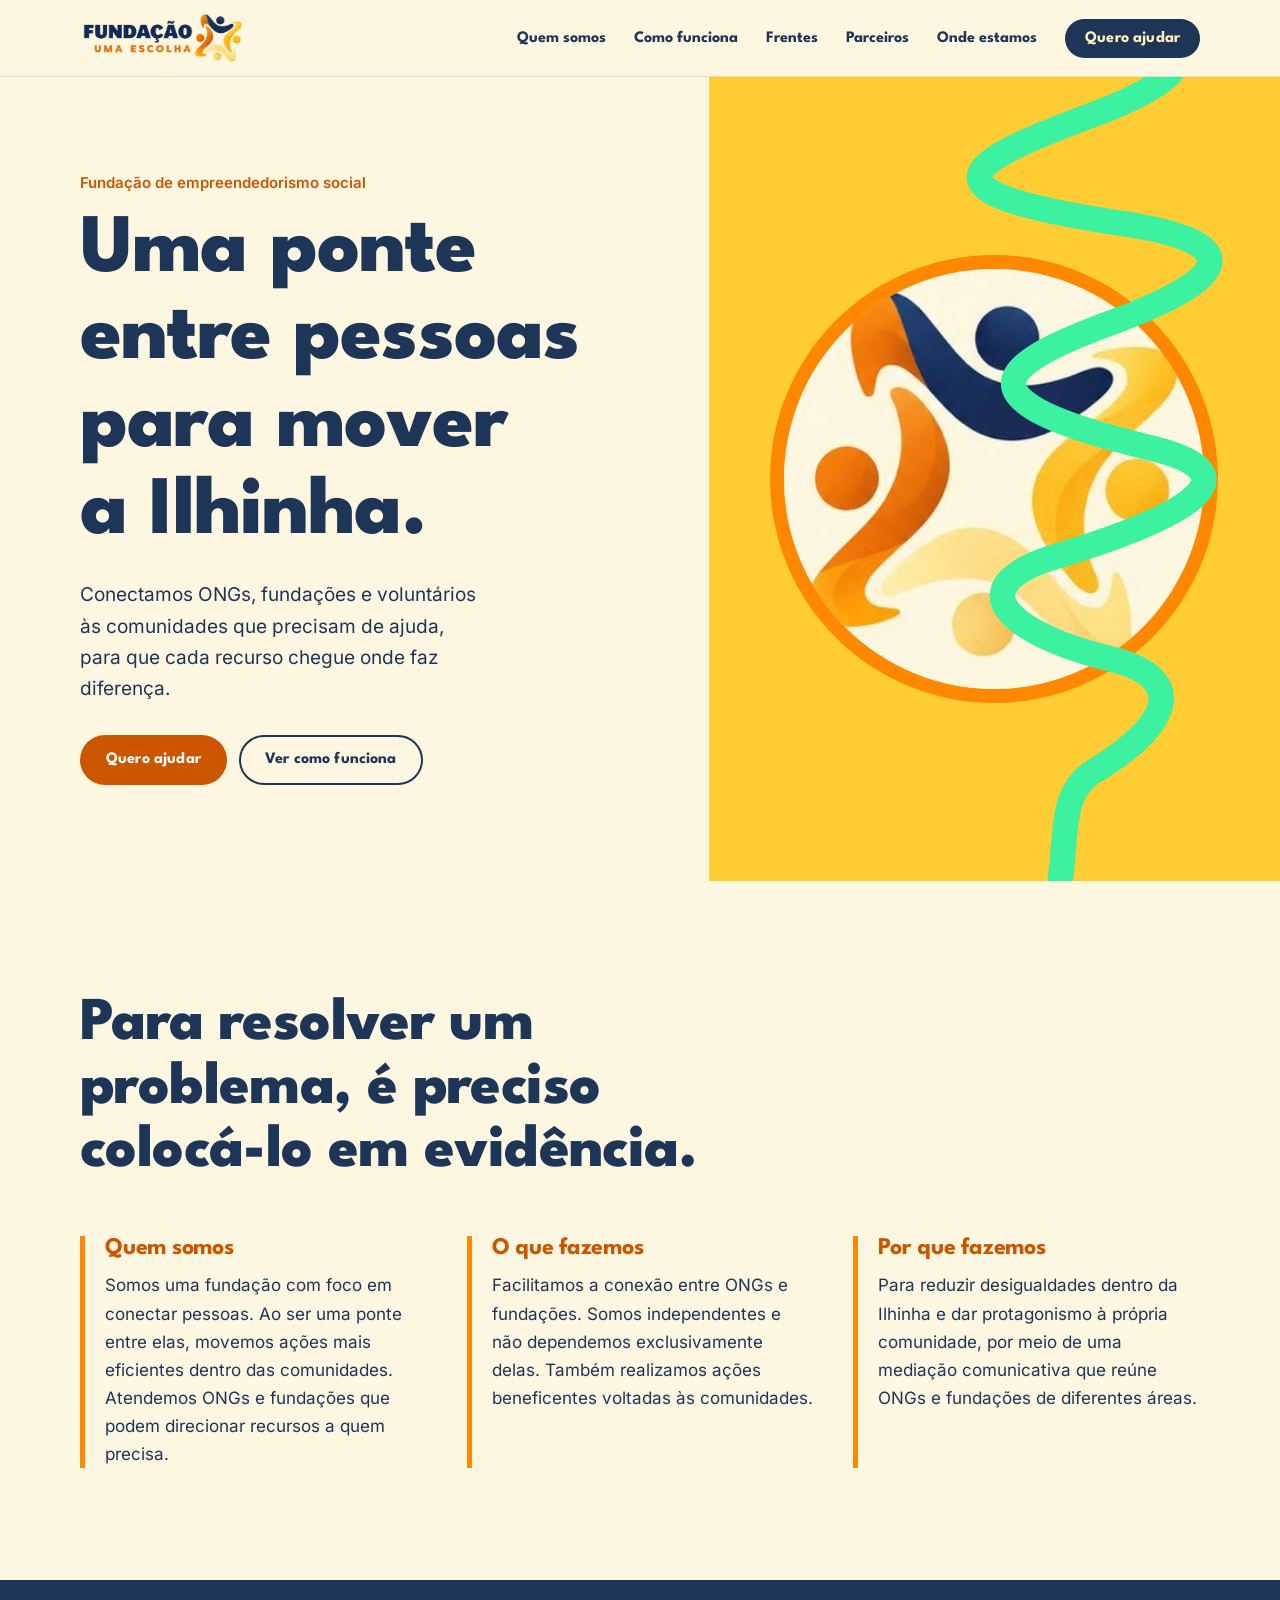
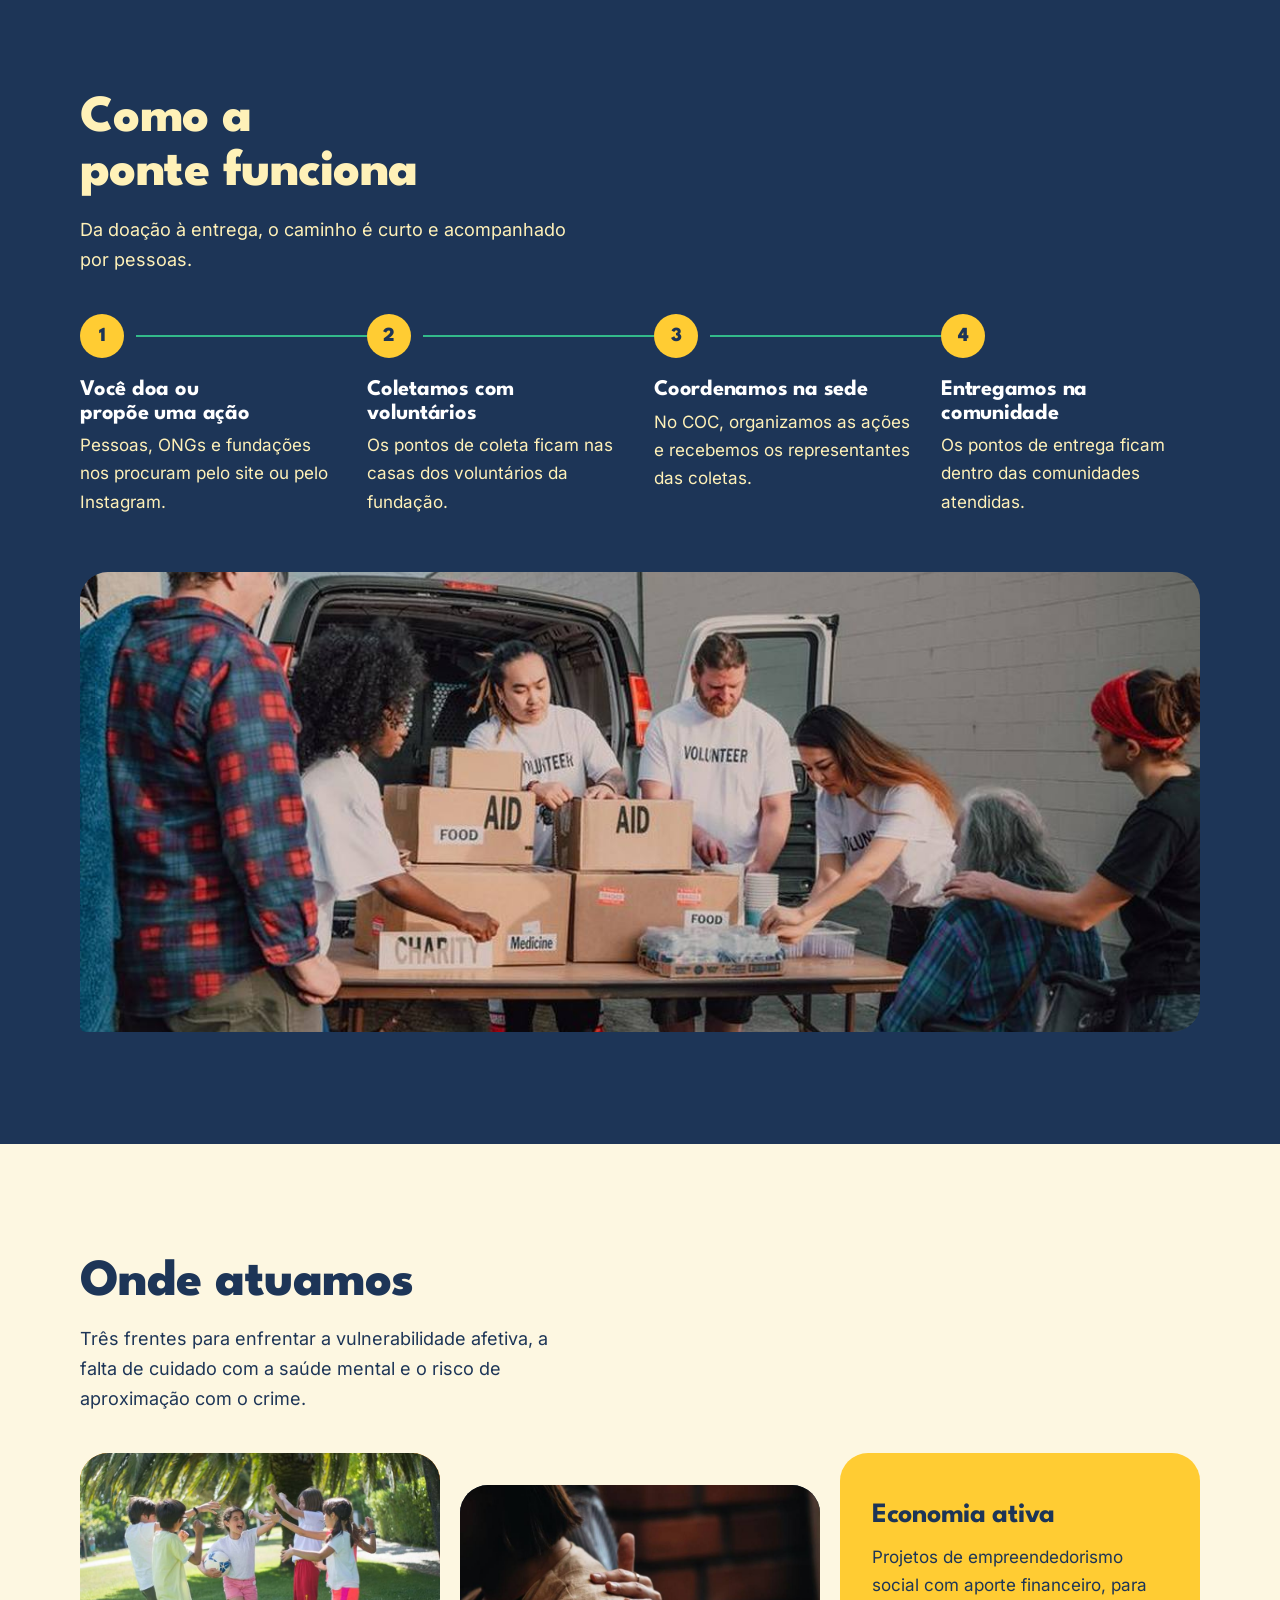
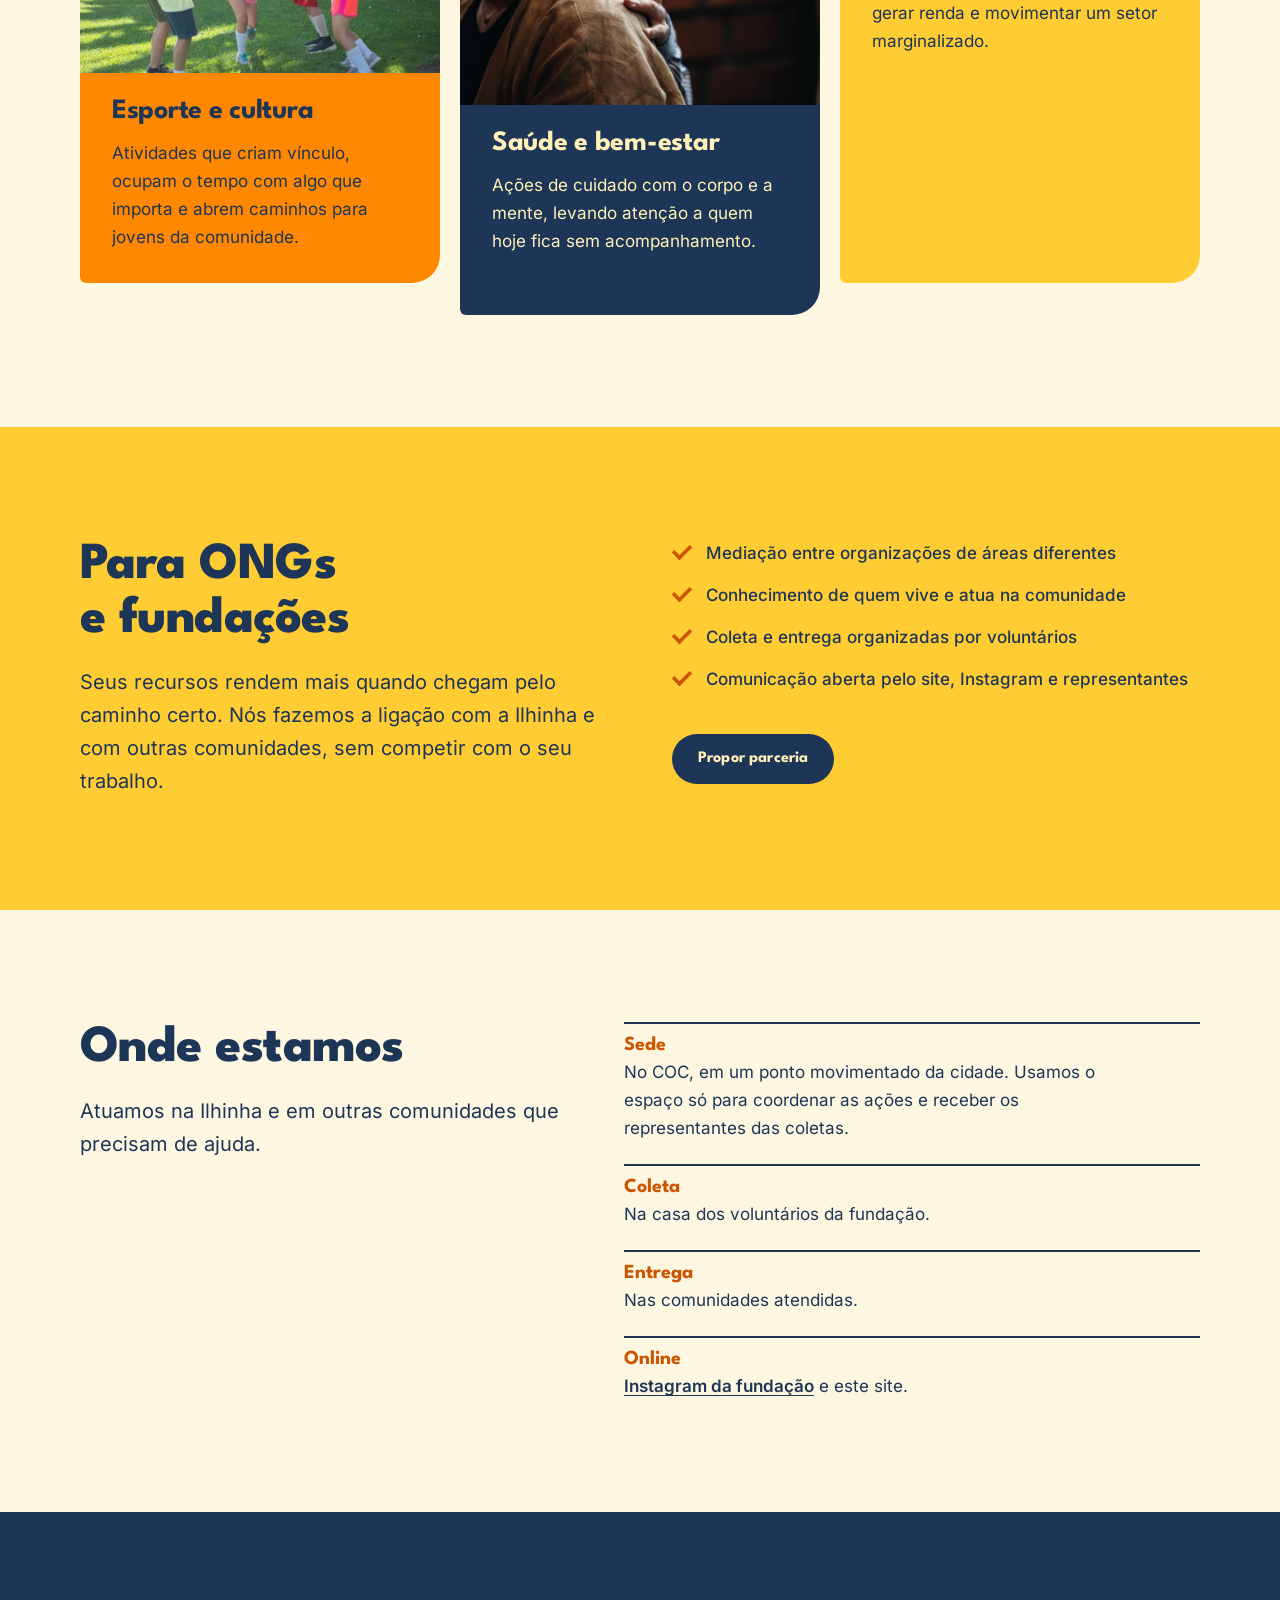
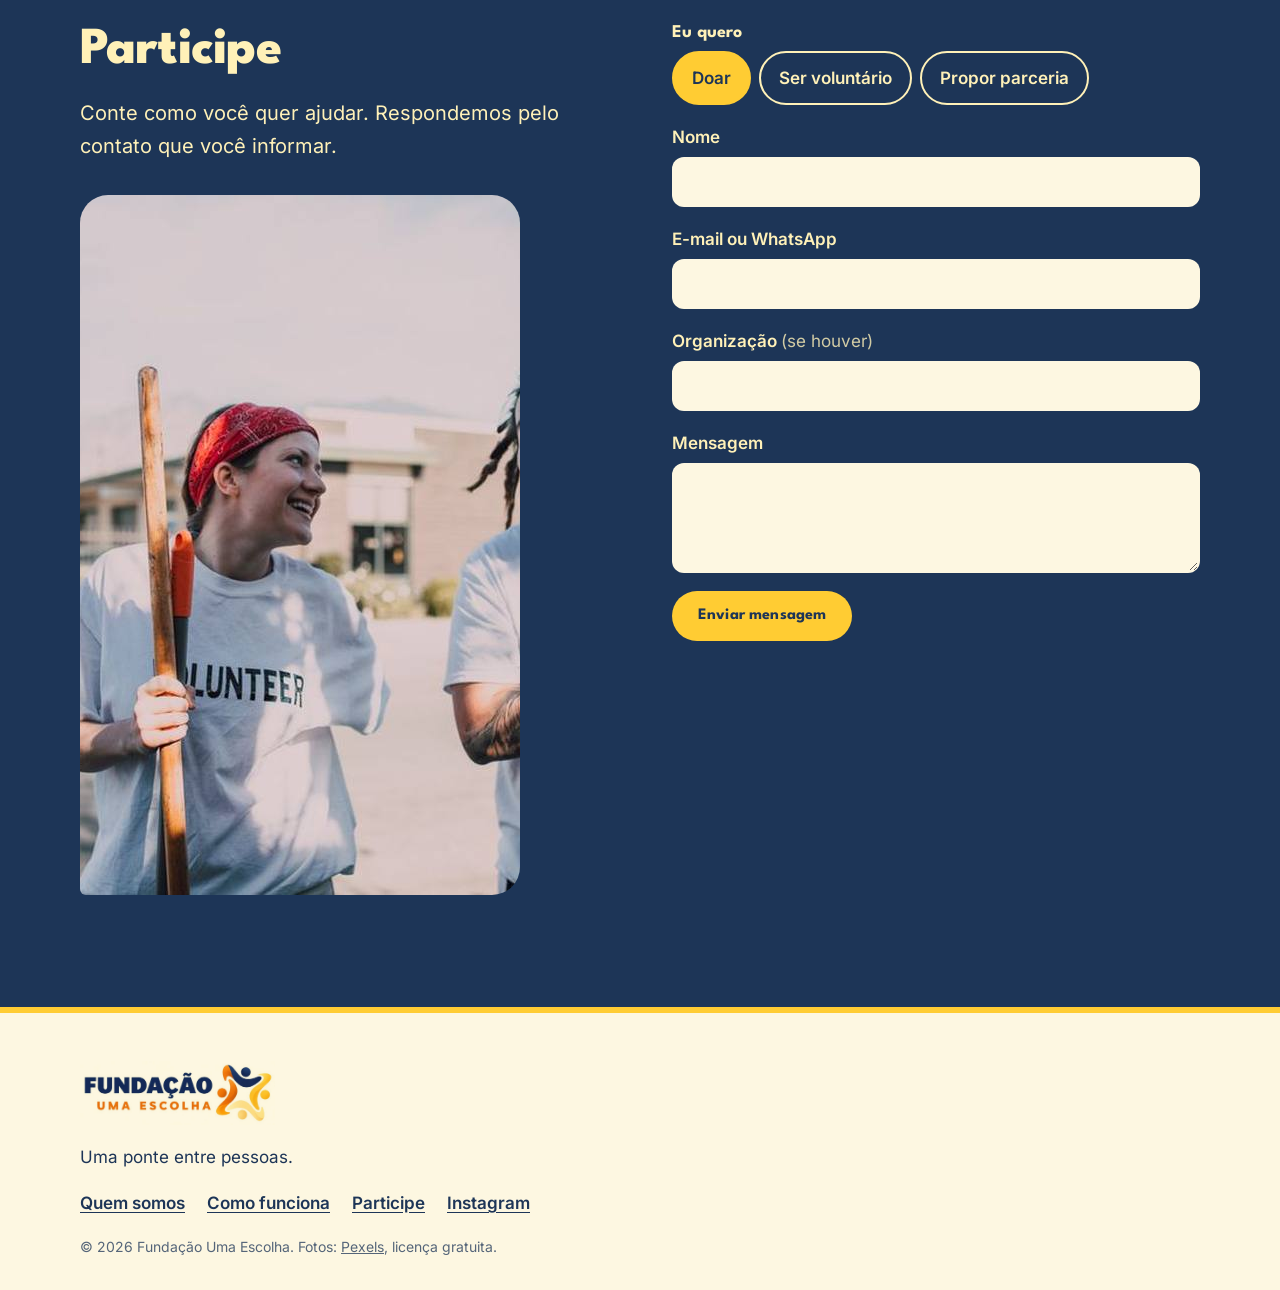
==== index.html @ 55255abd "Site da Fundação Uma Escolha Co-Authored-By: Claude Sonnet 5.5 <noreply@anthropic.com>" ====
<!doctype html>
<html lang="pt-BR">
<head>
<meta charset="utf-8">
<meta name="viewport" content="width=device-width, initial-scale=1">
<title>Fundação Uma Escolha</title>
<meta name="description" content="Fundação Uma Escolha: uma ponte entre pessoas, ONGs e fundações para levar ações eficientes à Ilhinha e a comunidades que precisam de ajuda.">
<meta name="theme-color" content="#1D3557">
<link rel="icon" href="[data-uri]">
<style>@font-face {
  font-family: 'Inter';
  font-style: normal;
  font-weight: 400;
  font-display: swap;
  src: url([data-uri]) format('woff2');
  unicode-range: U+0000-00FF, U+0131, U+0152-0153, U+02BB-02BC, U+02C6, U+02DA, U+02DC, U+0304, U+0308, U+0329, U+2000-206F, U+20AC, U+2122, U+2191, U+2193, U+2212, U+2215, U+FEFF, U+FFFD;
}
@font-face {
  font-family: 'Inter';
  font-style: normal;
  font-weight: 500;
  font-display: swap;
  src: url([data-uri]) format('woff2');
  unicode-range: U+0000-00FF, U+0131, U+0152-0153, U+02BB-02BC, U+02C6, U+02DA, U+02DC, U+0304, U+0308, U+0329, U+2000-206F, U+20AC, U+2122, U+2191, U+2193, U+2212, U+2215, U+FEFF, U+FFFD;
}
@font-face {
  font-family: 'Inter';
  font-style: normal;
  font-weight: 600;
  font-display: swap;
  src: url([data-uri]) format('woff2');
  unicode-range: U+0000-00FF, U+0131, U+0152-0153, U+02BB-02BC, U+02C6, U+02DA, U+02DC, U+0304, U+0308, U+0329, U+2000-206F, U+20AC, U+2122, U+2191, U+2193, U+2212, U+2215, U+FEFF, U+FFFD;
}
@font-face {
  font-family: 'League Spartan';
  font-style: normal;
  font-weight: 500;
  font-display: swap;
  src: url([data-uri]) format('woff2');
  unicode-range: U+0000-00FF, U+0131, U+0152-0153, U+02BB-02BC, U+02C6, U+02DA, U+02DC, U+0304, U+0308, U+0329, U+2000-206F, U+20AC, U+2122, U+2191, U+2193, U+2212, U+2215, U+FEFF, U+FFFD;
}
@font-face {
  font-family: 'League Spartan';
  font-style: normal;
  font-weight: 700;
  font-display: swap;
  src: url([data-uri]) format('woff2');
  unicode-range: U+0000-00FF, U+0131, U+0152-0153, U+02BB-02BC, U+02C6, U+02DA, U+02DC, U+0304, U+0308, U+0329, U+2000-206F, U+20AC, U+2122, U+2191, U+2193, U+2212, U+2215, U+FEFF, U+FFFD;
}
@font-face {
  font-family: 'League Spartan';
  font-style: normal;
  font-weight: 800;
  font-display: swap;
  src: url([data-uri]) format('woff2');
  unicode-range: U+0000-00FF, U+0131, U+0152-0153, U+02BB-02BC, U+02C6, U+02DA, U+02DC, U+0304, U+0308, U+0329, U+2000-206F, U+20AC, U+2122, U+2191, U+2193, U+2212, U+2215, U+FEFF, U+FFFD;
}
:root{--mark:url([data-uri])}
:root {
  --burnt: #CC5500;
  --orange: #FF8800;
  --yellow: #FFCC33;
  --cream: #FFF1B8;
  --paper: #FDF7E1;
  --navy: #1D3557;
  --mint: #3CF2A0;
  --display: "League Spartan", "Inter", system-ui, sans-serif;
  --text: "Inter", system-ui, sans-serif;
  --gutter: 20px;
  --max: 1120px;
}

*, *::before, *::after { box-sizing: border-box; }
html { scroll-behavior: smooth; scroll-padding-top: 76px; }
body {
  margin: 0;
  font: 400 1.0625rem/1.65 var(--text);
  color: var(--navy);
  background: var(--paper);
  -webkit-font-smoothing: antialiased;
}
img { max-width: 100%; display: block; }
a { color: inherit; }
h1, h2, h3 { font-family: var(--display); line-height: 1.05; margin: 0; letter-spacing: -0.01em; text-wrap: balance; }
p { margin: 0; }
:focus-visible { outline: 3px solid var(--orange); outline-offset: 3px; border-radius: 4px; }

.wrap { width: min(100% - 2 * var(--gutter), var(--max)); margin-inline: auto; }
.skip { position: absolute; left: -999px; top: 8px; background: var(--navy); color: #fff; padding: 8px 14px; z-index: 100; }
.skip:focus { left: 8px; }

/* Buttons */
.btn {
  display: inline-block; font: 700 1rem/1 var(--display); letter-spacing: .01em;
  padding: 15px 24px; border-radius: 999px; text-decoration: none; border: 2px solid transparent;
  cursor: pointer; transition: transform .15s ease, background-color .15s ease, color .15s ease;
}
.btn:active { transform: translateY(1px); }
.btn--orange { background: var(--burnt); color: #fff; }
.btn--orange:hover { background: #a94500; }
.btn--navy { background: var(--navy); color: var(--cream); }
.btn--navy:hover { background: #12253f; }
.btn--yellow { background: var(--yellow); color: var(--navy); }
.btn--yellow:hover { background: var(--cream); }
.btn--ghost { border-color: var(--navy); color: var(--navy); }
.btn--ghost:hover { background: var(--navy); color: var(--cream); }

/* Header */
.top { position: sticky; top: 0; z-index: 50; background: var(--paper); border-bottom: 1px solid rgba(29, 53, 87, .12); }
.top__in { display: flex; align-items: center; justify-content: space-between; height: 68px; }
.brand img { height: 46px; width: auto; mix-blend-mode: multiply; }
.burger { width: 44px; height: 44px; background: none; border: 0; display: grid; place-content: center; gap: 7px; cursor: pointer; }
.burger span { width: 26px; height: 3px; background: var(--navy); border-radius: 2px; transition: transform .2s; }
.burger[aria-expanded="true"] span:first-child { transform: translateY(5px) rotate(45deg); }
.burger[aria-expanded="true"] span:last-child { transform: translateY(-5px) rotate(-45deg); }
.nav {
  position: absolute; inset: 68px 0 auto 0; background: var(--paper); padding: 8px var(--gutter) 24px;
  display: none; flex-direction: column; border-bottom: 1px solid rgba(29, 53, 87, .12);
}
.nav.open { display: flex; }
.nav a { padding: 14px 0; text-decoration: none; font: 600 1.125rem var(--display); border-bottom: 1px solid rgba(29, 53, 87, .1); }
.nav .nav__cta { margin-top: 16px; text-align: center; border: 0; }

/* Hero */
.hero { background: var(--paper); padding: 40px 0 0; overflow: hidden; }
.hero__in { display: grid; gap: 40px; }
.kicker { font: 600 .9375rem var(--text); color: var(--burnt); margin-bottom: 16px; }
.hero h1 { font-size: clamp(2.6rem, 11vw, 5.2rem); font-weight: 800; }
.lead { font-size: 1.1875rem; margin: 22px 0 30px; max-width: 34ch; }
.actions { display: flex; flex-wrap: wrap; gap: 12px; }
.hero__art { position: relative; background: var(--yellow); margin-inline: calc(-1 * var(--gutter)); height: 360px; display: grid; place-items: center; overflow: hidden; }
.disc {
  width: min(78vw, 300px); aspect-ratio: 1; border-radius: 50%;
  background: var(--mark) center / cover no-repeat;
  box-shadow: 0 0 0 10px var(--orange);
}
.scribble { position: absolute; height: 104%; top: -2%; left: 50%; transform: translateX(-30%); pointer-events: none; }
.scribble path { stroke-dasharray: 1; stroke-dashoffset: 1; animation: draw 2.4s .4s cubic-bezier(.6, .1, .3, 1) forwards; }
@keyframes draw { to { stroke-dashoffset: 0; } }

/* Sections */
.sec { padding: 72px 0; }
.sec--cream { background: var(--paper); }
.sec--navy { background: var(--navy); color: var(--cream); }
.sec--yellow { background: var(--yellow); }
.sec h2 { font-size: clamp(2rem, 6vw, 3.25rem); font-weight: 800; }
.sec__head { margin-bottom: 40px; max-width: 46ch; }
.sec__head p { margin-top: 14px; font-size: 1.125rem; }
.big { font-size: 1.25rem; margin-top: 18px; max-width: 40ch; }

.statement { font-size: clamp(2rem, 7vw, 3.8rem) !important; max-width: 20ch; color: var(--navy); }
.trio { display: grid; gap: 32px; margin-top: 52px; }
.trio article { border-left: 5px solid var(--orange); padding-left: 20px; }
.trio h3 { font-size: 1.5rem; margin-bottom: 10px; color: var(--burnt); }
.trio p { max-width: 52ch; }

/* Steps: a real sequence */
.steps { list-style: none; counter-reset: s; margin: 0; padding: 0; display: grid; gap: 0; }
.steps li { counter-increment: s; position: relative; padding: 0 0 36px 64px; }
.steps li::before {
  content: counter(s); position: absolute; left: 0; top: -2px; width: 44px; height: 44px; border-radius: 50%;
  background: var(--yellow); color: var(--navy); font: 800 1.25rem/44px var(--display); text-align: center;
}
.steps li::after { content: ""; position: absolute; left: 21px; top: 46px; bottom: 4px; width: 2px; background: var(--mint); opacity: .7; }
.steps li:last-child { padding-bottom: 0; }
.steps li:last-child::after { display: none; }
.steps h3 { font-size: 1.4rem; margin-bottom: 6px; color: #fff; }
.steps p { max-width: 40ch; }

/* Fronts */
.fronts { display: grid; gap: 16px; }
.front { padding: 0 0 32px; border-radius: 28px 28px 28px 6px; overflow: hidden; }
.front h3, .front p { padding-inline: 28px; }
.front img { width: 100%; height: 190px; object-fit: cover; margin-bottom: 24px; }
.front--c { padding-top: 40px; }
.front h3 { font-size: 1.75rem; margin-bottom: 12px; }
.front--a { background: var(--orange); color: var(--navy); }
.front--b { background: var(--navy); color: var(--cream); }
.front--c { background: var(--yellow); color: var(--navy); }
.front p { max-width: 36ch; }

/* Split layout */
.split { display: grid; gap: 32px; align-items: start; }
#parceiros .split .btn { justify-self: start; }
.checks { list-style: none; margin: 0; padding: 0; display: grid; gap: 14px; }
.checks li { padding-left: 34px; position: relative; font-weight: 500; }
.checks li::before { content: ""; position: absolute; left: 0; top: .3em; width: 20px; height: 12px; border-left: 4px solid var(--burnt); border-bottom: 4px solid var(--burnt); transform: rotate(-45deg) scale(.9); }

.where { margin: 0; display: grid; gap: 22px; }
.where div { border-top: 2px solid var(--navy); padding-top: 12px; }
.where dt { font: 700 1.25rem var(--display); color: var(--burnt); }
.where dd { margin: 4px 0 0; max-width: 46ch; }
.where a { font-weight: 600; text-underline-offset: 3px; }

/* Form */
.form { display: grid; gap: 18px; }
fieldset { border: 0; padding: 0; margin: 0; }
legend { font: 700 1.125rem var(--display); margin-bottom: 10px; padding: 0; }
.choices { display: flex; flex-wrap: wrap; gap: 8px; }
.choices input { position: absolute; opacity: 0; }
.choices span { display: inline-block; padding: 11px 18px; border: 2px solid var(--cream); border-radius: 999px; font-weight: 600; cursor: pointer; transition: background-color .15s, color .15s; }
.choices input:checked + span { background: var(--yellow); border-color: var(--yellow); color: var(--navy); }
.choices input:focus-visible + span { outline: 3px solid var(--orange); outline-offset: 3px; }
.field { display: grid; gap: 6px; font-weight: 600; }
.opt { font-weight: 400; opacity: .8; }
.field input, .field textarea {
  font: 400 1rem var(--text); color: var(--navy); background: var(--paper); border: 2px solid transparent;
  border-radius: 12px; padding: 13px 14px; width: 100%;
}
.field input:focus, .field textarea:focus { outline: 3px solid var(--orange); outline-offset: 1px; }
.form__err { background: var(--cream); color: #8a2c00; border-radius: 10px; padding: 10px 14px; font-weight: 500; }
.form .btn { justify-self: start; }
.form__ok { background: var(--cream); color: var(--navy); border-radius: 16px; padding: 24px; }
.form__ok h3 { font-size: 1.5rem; margin-bottom: 8px; }

/* Footer */
.foot { background: var(--paper); padding: 48px 0 32px; border-top: 6px solid var(--yellow); }
.foot__in { display: grid; gap: 18px; justify-items: start; }
.foot img { height: 64px; width: auto; mix-blend-mode: multiply; }
.foot nav { display: flex; flex-wrap: wrap; gap: 8px 22px; }
.foot nav a { font-weight: 600; text-underline-offset: 3px; }
.small { font-size: .875rem; opacity: .75; }

/* Desktop */
@media (min-width: 880px) {
  :root { --gutter: 32px; }
  .burger { display: none; }
  .top__in { height: 76px; }
  .brand img { height: 54px; }
  .nav { position: static; display: flex; flex-direction: row; align-items: center; gap: 28px; padding: 0; border: 0; background: none; }
  .nav a { padding: 0; border: 0; font-size: 1rem; }
  .nav a:not(.btn):hover { color: var(--burnt); }
  .nav .nav__cta { margin: 0; padding: 12px 20px; }

  .hero { padding: 0; }
  .hero__in { grid-template-columns: 1.1fr 1fr; gap: 0; align-items: stretch; width: 100%; max-width: none; margin: 0; padding-left: max(var(--gutter), calc((100vw - var(--max)) / 2)); }
  .hero__text { padding: 96px 48px 96px 0; align-self: center; }
  .hero__art { margin: 0; height: auto; min-height: 640px; }
  .disc { width: min(34vw, 420px); box-shadow: 0 0 0 14px var(--orange); }
  .scribble { height: 112%; top: -6%; }

  .sec { padding: 112px 0; }
  .trio { grid-template-columns: repeat(3, 1fr); gap: 40px; }
  .steps { grid-template-columns: repeat(4, 1fr); gap: 28px; }
  .steps li { padding: 64px 0 0; }
  .steps li::before { top: 0; }
  .steps li::after { left: 56px; right: -28px; top: 21px; bottom: auto; width: auto; height: 2px; }
  .fronts { grid-template-columns: repeat(3, 1fr); gap: 20px; }
  .front { min-height: 280px; }
  .front--c { padding-top: 48px; }
  .front h3, .front p { padding-inline: 32px; }
  .front img { height: 220px; }
  .front--b { transform: translateY(32px); }
  .fronts { padding-bottom: 32px; }
  .split { grid-template-columns: 1fr 1fr; gap: 64px; }
  #parceiros .split { row-gap: 28px; }
  #parceiros .split > div { grid-row: span 2; }
  #parceiros .split .btn { grid-column: 2; justify-self: start; }
  .split--where { grid-template-columns: 5fr 6fr; }
}

@media (prefers-reduced-motion: reduce) {
  html { scroll-behavior: auto; }
  .scribble path { animation: none; stroke-dashoffset: 0; }
  * { transition: none !important; }
}

.banner { margin: 56px 0 0; }
.banner img { width: 100%; height: auto; max-height: 460px; object-fit: cover; border-radius: 28px 28px 28px 6px; }
.photo { width: 100%; max-width: 440px; margin-top: 32px; border-radius: 28px 28px 28px 6px; aspect-ratio: 4/3; object-fit: cover; }
</style>
</head>
<body>
<a class="skip" href="#conteudo">Ir para o conteúdo</a>

<header class="top" id="topo">
  <div class="wrap top__in">
    <a class="brand" href="#topo" aria-label="Fundação Uma Escolha, início">
      <img src="[data-uri]" alt="Fundação Uma Escolha" width="1190" height="390">
    </a>
    <nav class="nav" id="nav" aria-label="Principal">
      <a href="#quem-somos">Quem somos</a>
      <a href="#como-funciona">Como funciona</a>
      <a href="#frentes">Frentes</a>
      <a href="#parceiros">Parceiros</a>
      <a href="#onde">Onde estamos</a>
      <a class="btn btn--navy nav__cta" href="#participe">Quero ajudar</a>
    </nav>
    <button class="burger" id="burger" aria-expanded="false" aria-controls="nav" aria-label="Abrir menu"><span></span><span></span></button>
  </div>
</header>

<main id="conteudo">

<!-- HERO -->
<section class="hero">
  <div class="wrap hero__in">
    <div class="hero__text">
      <p class="kicker">Fundação de empreendedorismo social</p>
      <h1>Uma ponte entre pessoas para mover a Ilhinha.</h1>
      <p class="lead">Conectamos ONGs, fundações e voluntários às comunidades que precisam de ajuda, para que cada recurso chegue onde faz diferença.</p>
      <div class="actions">
        <a class="btn btn--orange" href="#participe">Quero ajudar</a>
        <a class="btn btn--ghost" href="#como-funciona">Ver como funciona</a>
      </div>
    </div>
    <div class="hero__art" aria-hidden="true">
      <div class="disc"></div>
      <svg class="scribble" viewBox="0 0 200 460" fill="none" preserveAspectRatio="xMidYMid meet">
        <path pathLength="1" d="M70 8 C 150 -4, 190 14, 110 44 C 40 70, 20 84, 130 100 C 190 110, 180 128, 120 150 C 60 172, 40 190, 140 214 C 190 226, 170 246, 90 270 C 40 286, 70 310, 120 322 C 160 332, 150 356, 110 380 C 90 394, 100 420, 90 452"
          stroke="#3CF2A0" stroke-width="13" stroke-linecap="round" stroke-linejoin="round"/>
      </svg>
    </div>
  </div>
</section>

<!-- QUEM SOMOS -->
<section class="sec sec--cream" id="quem-somos">
  <div class="wrap">
    <h2 class="statement">Para resolver um problema, é preciso colocá-lo em evidência.</h2>
    <div class="trio">
      <article>
        <h3>Quem somos</h3>
        <p>Somos uma fundação com foco em conectar pessoas. Ao ser uma ponte entre elas, movemos ações mais eficientes dentro das comunidades. Atendemos ONGs e fundações que podem direcionar recursos a quem precisa.</p>
      </article>
      <article>
        <h3>O que fazemos</h3>
        <p>Facilitamos a conexão entre ONGs e fundações. Somos independentes e não dependemos exclusivamente delas. Também realizamos ações beneficentes voltadas às comunidades.</p>
      </article>
      <article>
        <h3>Por que fazemos</h3>
        <p>Para reduzir desigualdades dentro da Ilhinha e dar protagonismo à própria comunidade, por meio de uma mediação comunicativa que reúne ONGs e fundações de diferentes áreas.</p>
      </article>
    </div>
  </div>
</section>

<!-- COMO FUNCIONA -->
<section class="sec sec--navy" id="como-funciona">
  <div class="wrap">
    <div class="sec__head">
      <h2>Como a ponte funciona</h2>
      <p>Da doação à entrega, o caminho é curto e acompanhado por pessoas.</p>
    </div>
    <ol class="steps">
      <li>
        <h3>Você doa ou propõe uma ação</h3>
        <p>Pessoas, ONGs e fundações nos procuram pelo site ou pelo Instagram.</p>
      </li>
      <li>
        <h3>Coletamos com voluntários</h3>
        <p>Os pontos de coleta ficam nas casas dos voluntários da fundação.</p>
      </li>
      <li>
        <h3>Coordenamos na sede</h3>
        <p>No COC, organizamos as ações e recebemos os representantes das coletas.</p>
      </li>
      <li>
        <h3>Entregamos na comunidade</h3>
        <p>Os pontos de entrega ficam dentro das comunidades atendidas.</p>
      </li>
    </ol>
    <figure class="banner">
      <img src="[data-uri]" alt="Voluntários organizando caixas de doações de alimentos e remédios ao lado de uma van" loading="lazy" width="1200" height="800">
    </figure>
  </div>
</section>

<!-- FRENTES -->
<section class="sec sec--cream" id="frentes">
  <div class="wrap">
    <div class="sec__head sec__head--dark">
      <h2>Onde atuamos</h2>
      <p>Três frentes para enfrentar a vulnerabilidade afetiva, a falta de cuidado com a saúde mental e o risco de aproximação com o crime.</p>
    </div>
    <div class="fronts">
      <article class="front front--a">
        <img src="[data-uri]" alt="Crianças jogando futebol em um campo de terra" loading="lazy" width="900" height="700">
        <h3>Esporte e cultura</h3>
        <p>Atividades que criam vínculo, ocupam o tempo com algo que importa e abrem caminhos para jovens da comunidade.</p>
      </article>
      <article class="front front--b">
        <img src="[data-uri]" alt="Mão apoiada no ombro de uma pessoa, em gesto de acolhimento" loading="lazy" width="900" height="700">
        <h3>Saúde e bem-estar</h3>
        <p>Ações de cuidado com o corpo e a mente, levando atenção a quem hoje fica sem acompanhamento.</p>
      </article>
      <article class="front front--c">
        <h3>Economia ativa</h3>
        <p>Projetos de empreendedorismo social com aporte financeiro, para gerar renda e movimentar um setor marginalizado.</p>
      </article>
    </div>
  </div>
</section>

<!-- PARCEIROS -->
<section class="sec sec--yellow" id="parceiros">
  <div class="wrap split">
    <div>
      <h2>Para ONGs e fundações</h2>
      <p class="big">Seus recursos rendem mais quando chegam pelo caminho certo. Nós fazemos a ligação com a Ilhinha e com outras comunidades, sem competir com o seu trabalho.</p>
    </div>
    <ul class="checks">
      <li>Mediação entre organizações de áreas diferentes</li>
      <li>Conhecimento de quem vive e atua na comunidade</li>
      <li>Coleta e entrega organizadas por voluntários</li>
      <li>Comunicação aberta pelo site, Instagram e representantes</li>
    </ul>
    <a class="btn btn--navy" href="#participe" data-tipo="parceria">Propor parceria</a>
  </div>
</section>

<!-- ONDE -->
<section class="sec sec--cream" id="onde">
  <div class="wrap split split--where">
    <div>
      <h2>Onde estamos</h2>
      <p class="big">Atuamos na Ilhinha e em outras comunidades que precisam de ajuda.</p>
    </div>
    <dl class="where">
      <div>
        <dt>Sede</dt>
        <dd>No COC, em um ponto movimentado da cidade. Usamos o espaço só para coordenar as ações e receber os representantes das coletas.</dd>
      </div>
      <div>
        <dt>Coleta</dt>
        <dd>Na casa dos voluntários da fundação.</dd>
      </div>
      <div>
        <dt>Entrega</dt>
        <dd>Nas comunidades atendidas.</dd>
      </div>
      <div>
        <dt>Online</dt>
        <dd><a href="#" data-instagram>Instagram da fundação</a> e este site.</dd>
      </div>
    </dl>
  </div>
</section>

<!-- PARTICIPE -->
<section class="sec sec--navy sec--form" id="participe">
  <div class="wrap split">
    <div>
      <h2>Participe</h2>
      <p class="big">Conte como você quer ajudar. Respondemos pelo contato que você informar.</p>
      <img class="photo" src="[data-uri]" alt="Dois voluntários de camiseta branca sorrindo ao ar livre" loading="lazy" width="900" height="700">
    </div>
    <form class="form" id="form" novalidate>
      <fieldset>
        <legend>Eu quero</legend>
        <div class="choices">
          <label><input type="radio" name="tipo" value="Doar" checked><span>Doar</span></label>
          <label><input type="radio" name="tipo" value="Ser voluntário"><span>Ser voluntário</span></label>
          <label><input type="radio" name="tipo" value="Propor parceria"><span>Propor parceria</span></label>
        </div>
      </fieldset>
      <label class="field">Nome
        <input type="text" name="nome" autocomplete="name" required>
      </label>
      <label class="field">E-mail ou WhatsApp
        <input type="text" name="contato" autocomplete="email" required>
      </label>
      <label class="field"><span>Organização <span class="opt">(se houver)</span></span>
        <input type="text" name="org" autocomplete="organization">
      </label>
      <label class="field">Mensagem
        <textarea name="msg" rows="4"></textarea>
      </label>
      <p class="form__err" id="erro" role="alert" hidden>Preencha seu nome e um contato para podermos responder.</p>
      <button class="btn btn--yellow" type="submit">Enviar mensagem</button>
    </form>
  </div>
</section>

</main>

<footer class="foot">
  <div class="wrap foot__in">
    <img src="[data-uri]" alt="Fundação Uma Escolha" width="1190" height="390">
    <p>Uma ponte entre pessoas.</p>
    <nav aria-label="Rodapé">
      <a href="#quem-somos">Quem somos</a>
      <a href="#como-funciona">Como funciona</a>
      <a href="#participe">Participe</a>
      <a href="#" data-instagram>Instagram</a>
    </nav>
    <p class="small">© <span id="ano"></span> Fundação Uma Escolha. Fotos: <a href="https://www.pexels.com" target="_blank" rel="noopener">Pexels</a>, licença gratuita.</p>
  </div>
</footer>

<script>// Configure aqui os canais reais da fundação.
const CONFIG = {
  email: "contato@umaescolha.org", // TODO: substituir pelo e-mail oficial
  instagram: "https://www.instagram.com/", // TODO: colocar o perfil da fundação
};

// Menu mobile
const burger = document.getElementById("burger");
const nav = document.getElementById("nav");
const setMenu = (open) => {
  nav.classList.toggle("open", open);
  burger.setAttribute("aria-expanded", String(open));
  burger.setAttribute("aria-label", open ? "Fechar menu" : "Abrir menu");
};
burger.addEventListener("click", () => setMenu(!nav.classList.contains("open")));
nav.addEventListener("click", (e) => { if (e.target.closest("a")) setMenu(false); });
document.addEventListener("keydown", (e) => { if (e.key === "Escape") setMenu(false); });

// Links externos e ano
document.querySelectorAll("[data-instagram]").forEach((a) => {
  a.href = CONFIG.instagram;
  a.target = "_blank";
  a.rel = "noopener";
});
document.getElementById("ano").textContent = new Date().getFullYear();

// Atalho "Propor parceria" pré-seleciona o tipo no formulário
document.querySelectorAll("[data-tipo]").forEach((a) => {
  a.addEventListener("click", () => {
    const r = document.querySelector('input[name="tipo"][value="Propor parceria"]');
    if (r) r.checked = true;
  });
});

// Formulário: abre o e-mail do usuário com a mensagem preenchida
const form = document.getElementById("form");
const erro = document.getElementById("erro");
form.addEventListener("submit", (e) => {
  e.preventDefault();
  const d = new FormData(form);
  const nome = (d.get("nome") || "").trim();
  const contato = (d.get("contato") || "").trim();
  if (!nome || !contato) {
    erro.hidden = false;
    (nome ? form.contato : form.nome).focus();
    return;
  }
  erro.hidden = true;
  const corpo = [
    `Interesse: ${d.get("tipo")}`,
    `Nome: ${nome}`,
    `Contato: ${contato}`,
    d.get("org") ? `Organização: ${d.get("org").trim()}` : "",
    "",
    (d.get("msg") || "").trim(),
  ].filter((l, i) => l || i > 3).join("\n");
  const url = `mailto:${CONFIG.email}?subject=${encodeURIComponent("Site: " + d.get("tipo"))}&body=${encodeURIComponent(corpo)}`;
  form.innerHTML = `<div class="form__ok" role="status"><h3>Quase lá, ${nome.split(" ")[0]}.</h3><p>Abrimos o seu aplicativo de e-mail com a mensagem pronta. Basta enviar. Se nada abriu, escreva para ${CONFIG.email}.</p></div>`;
  window.location.href = url;
});
</script>
</body>
</html>
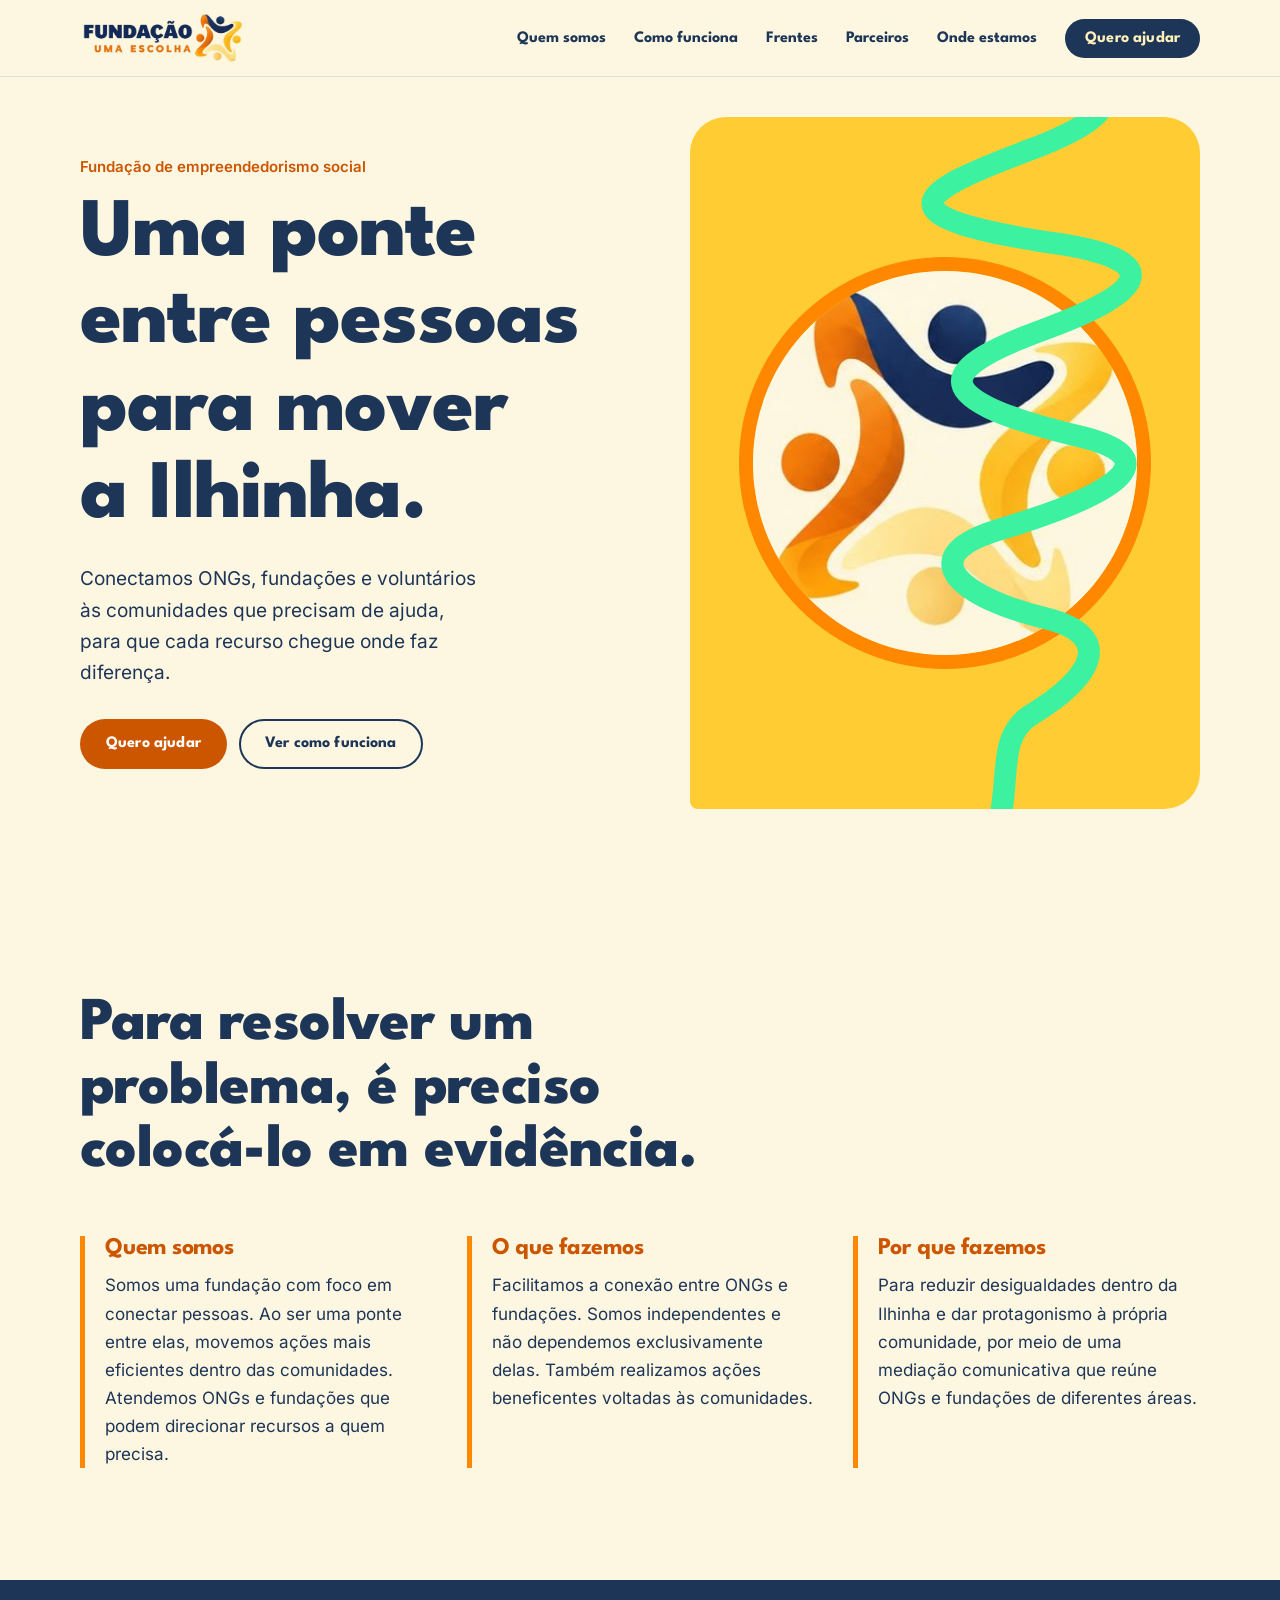
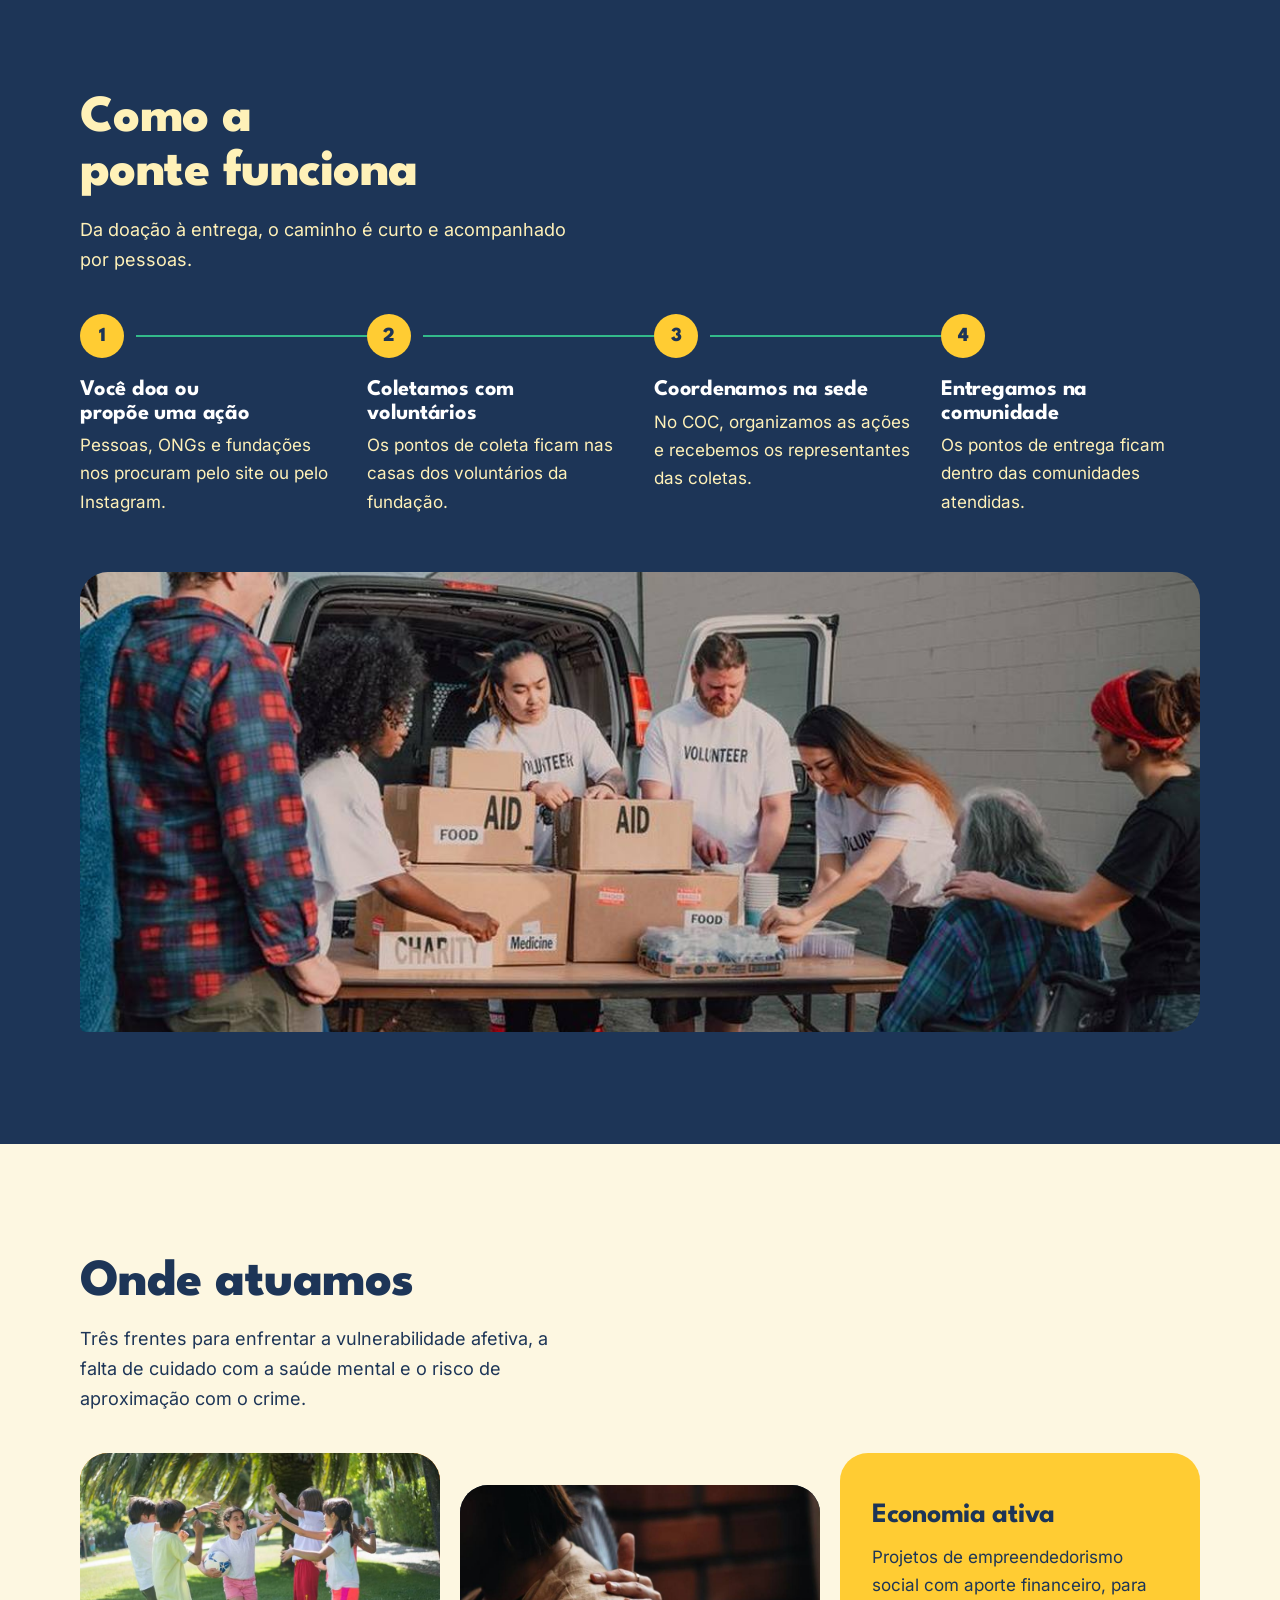
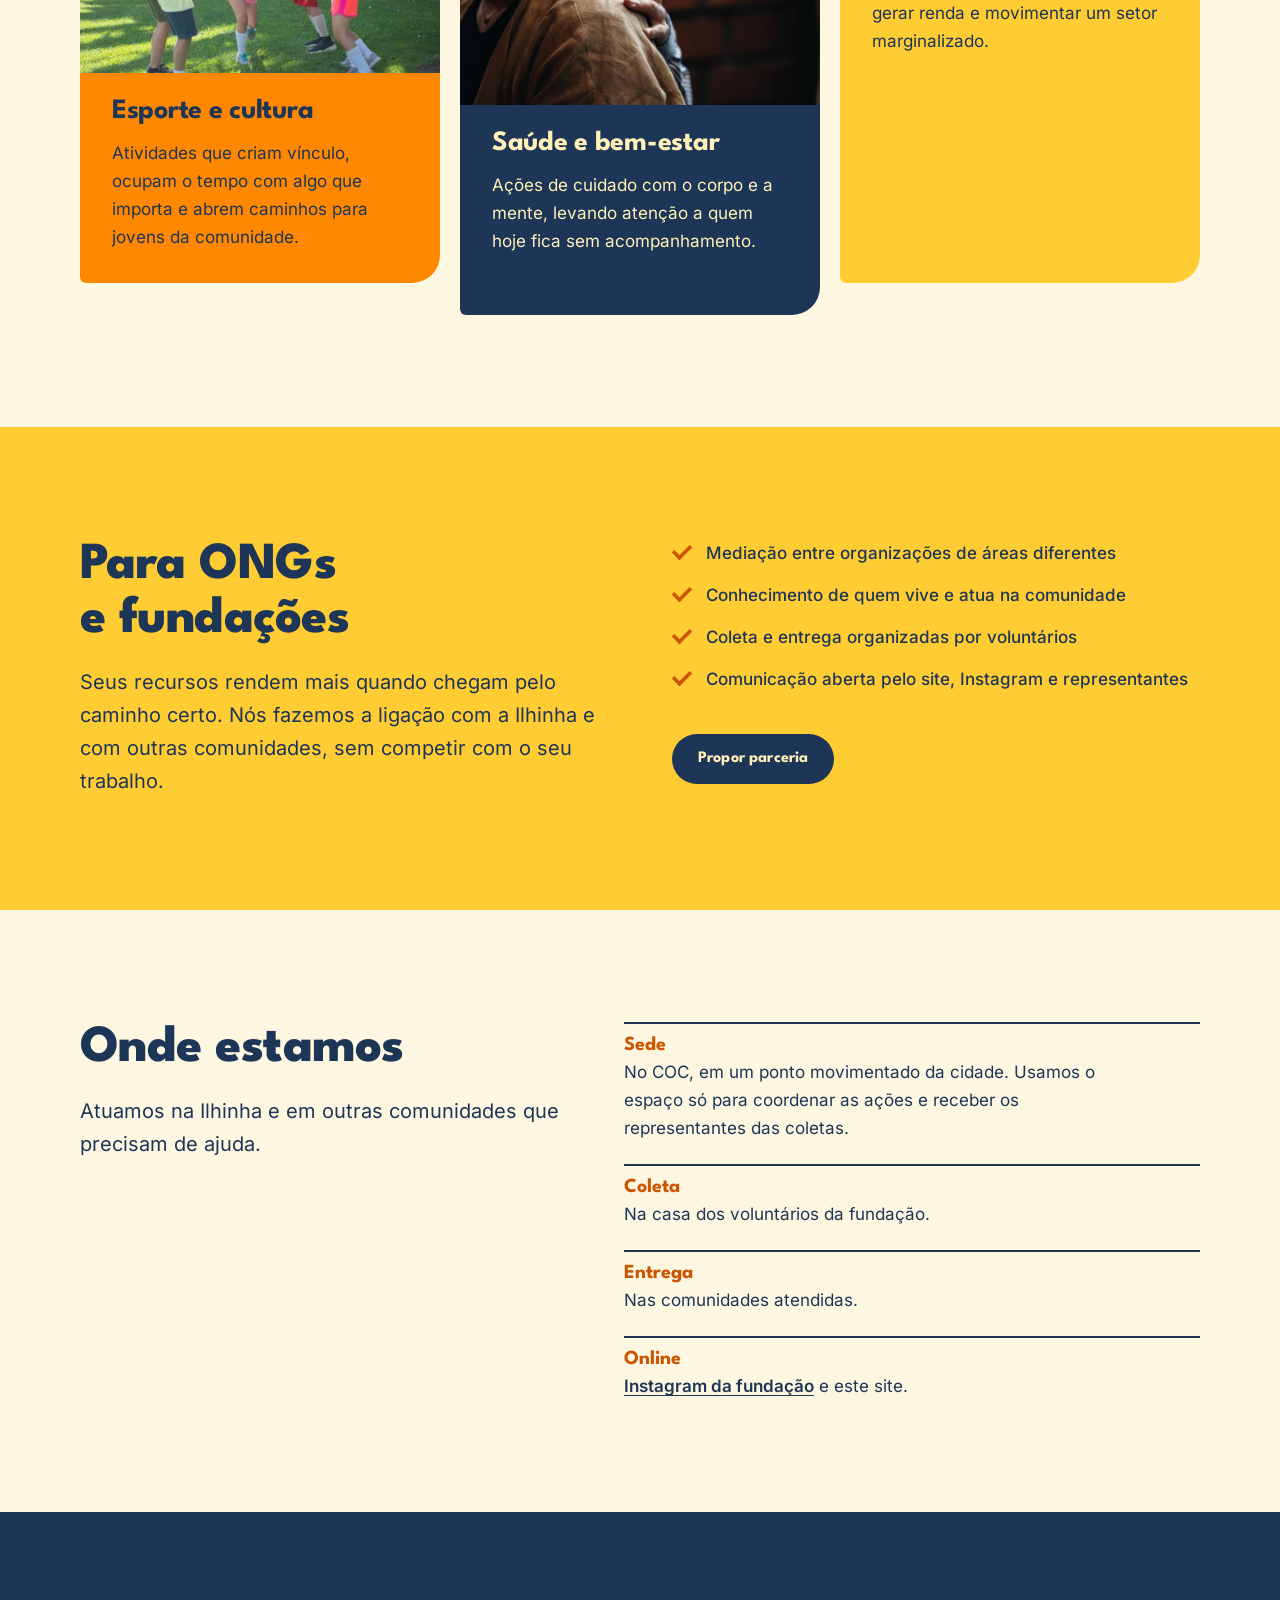
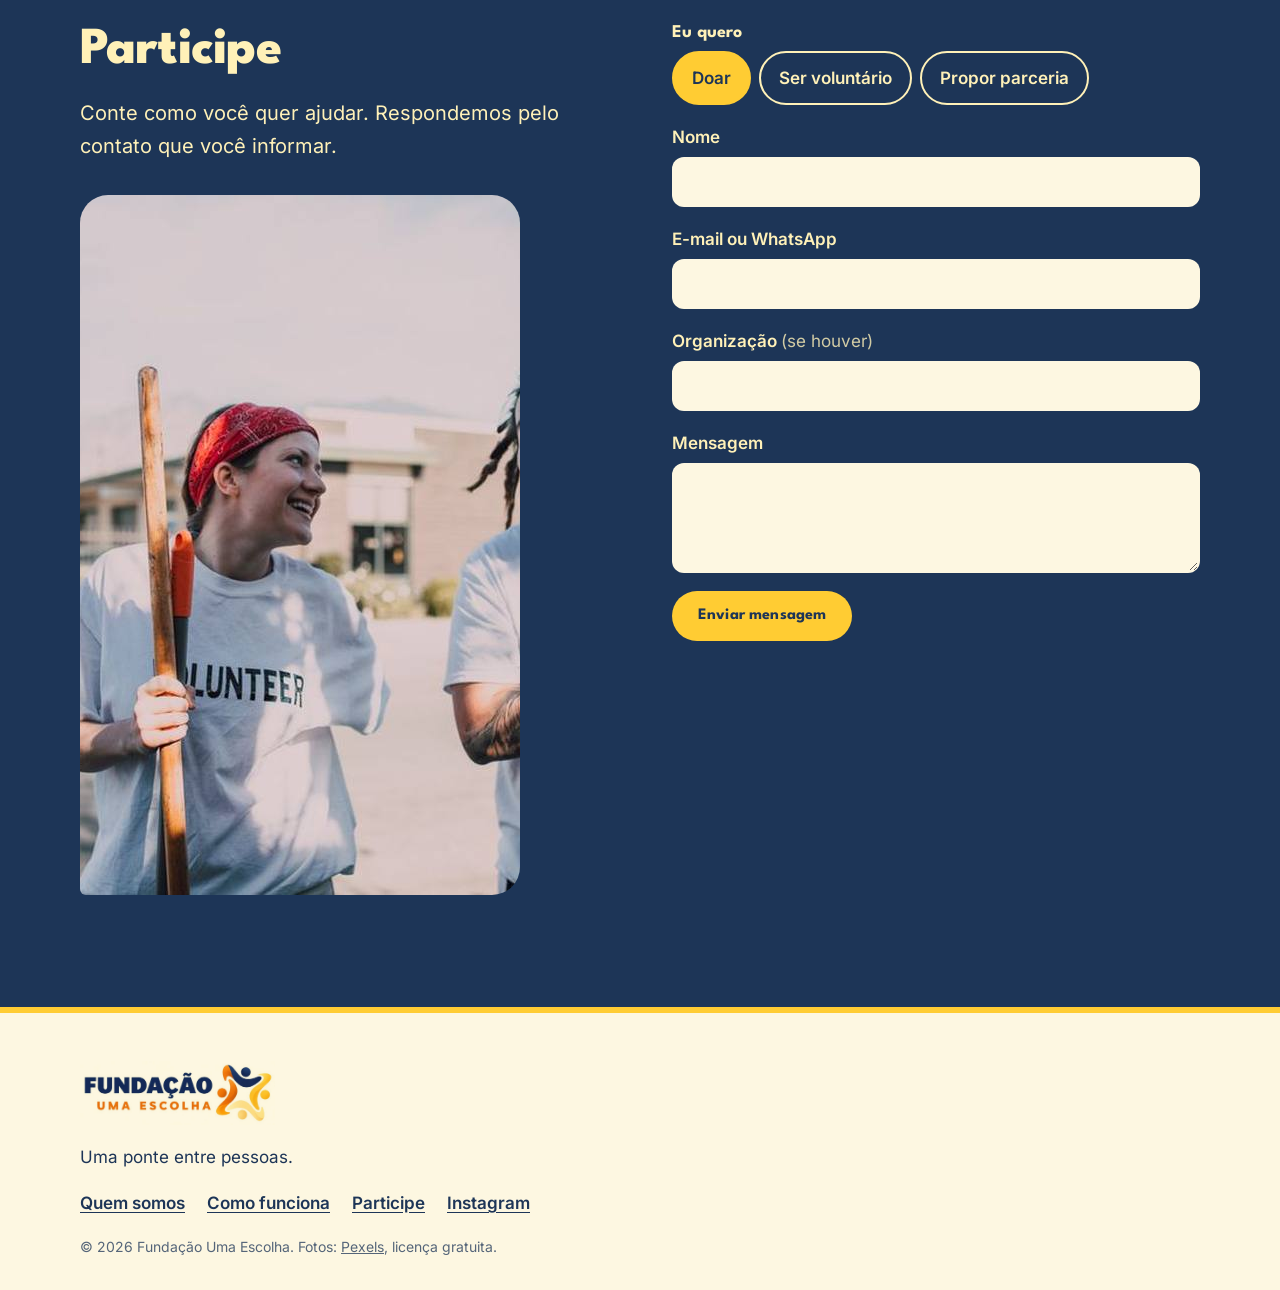
==== commit 0f602d34: "Hero: painel alinhado ao container com cantos arredondados Co-Authored-By: Claude Sonnet 5.5 <norepl" ====
--- a/index.html
+++ b/index.html
@@ -232,11 +232,11 @@
   .nav a:not(.btn):hover { color: var(--burnt); }
   .nav .nav__cta { margin: 0; padding: 12px 20px; }
 
-  .hero { padding: 0; }
-  .hero__in { grid-template-columns: 1.1fr 1fr; gap: 0; align-items: stretch; width: 100%; max-width: none; margin: 0; padding-left: max(var(--gutter), calc((100vw - var(--max)) / 2)); }
-  .hero__text { padding: 96px 48px 96px 0; align-self: center; }
-  .hero__art { margin: 0; height: auto; min-height: 640px; }
-  .disc { width: min(34vw, 420px); box-shadow: 0 0 0 14px var(--orange); }
+  .hero { padding: 40px 0 72px; }
+  .hero__in { grid-template-columns: 1.1fr 1fr; gap: 48px; align-items: stretch; }
+  .hero__text { padding: 40px 0; align-self: center; }
+  .hero__art { margin: 0; height: auto; min-height: 600px; border-radius: 36px 36px 36px 8px; }
+  .disc { width: min(30vw, 400px); box-shadow: 0 0 0 14px var(--orange); }
   .scribble { height: 112%; top: -6%; }
 
   .sec { padding: 112px 0; }
